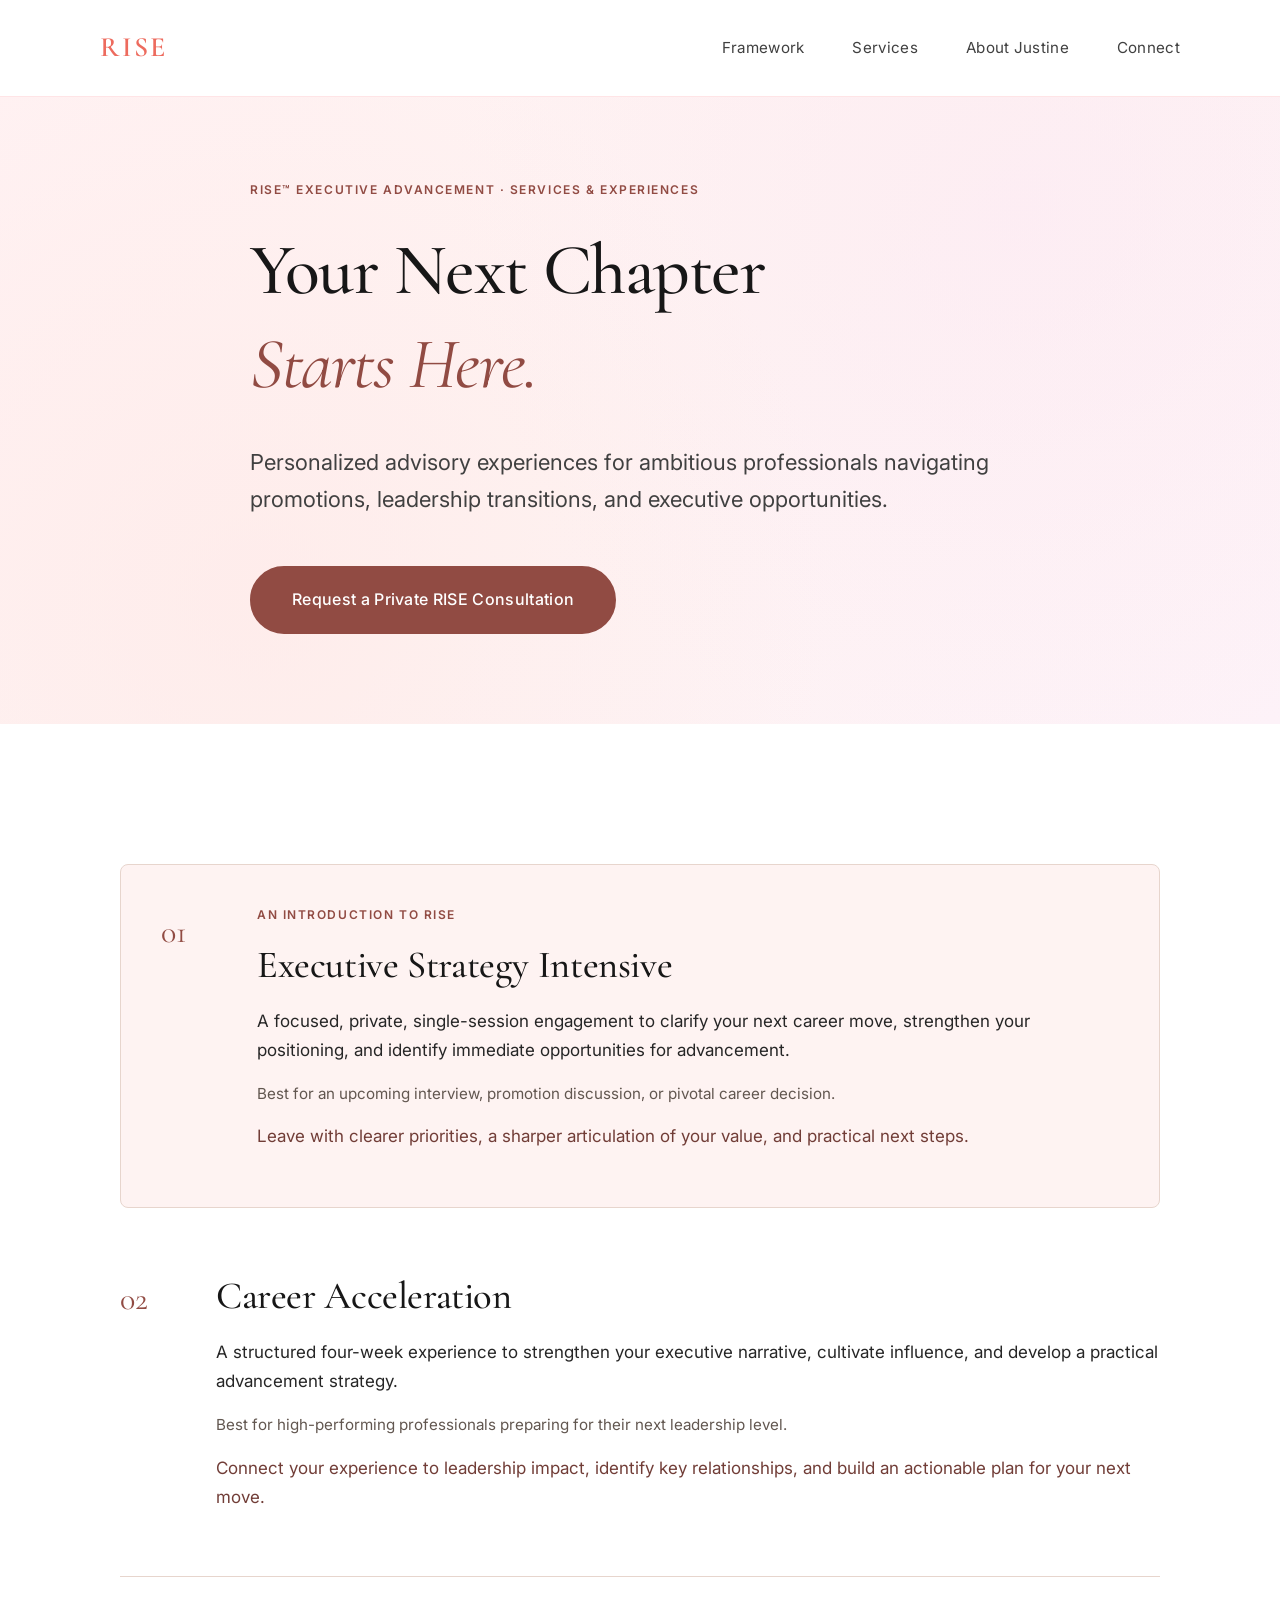
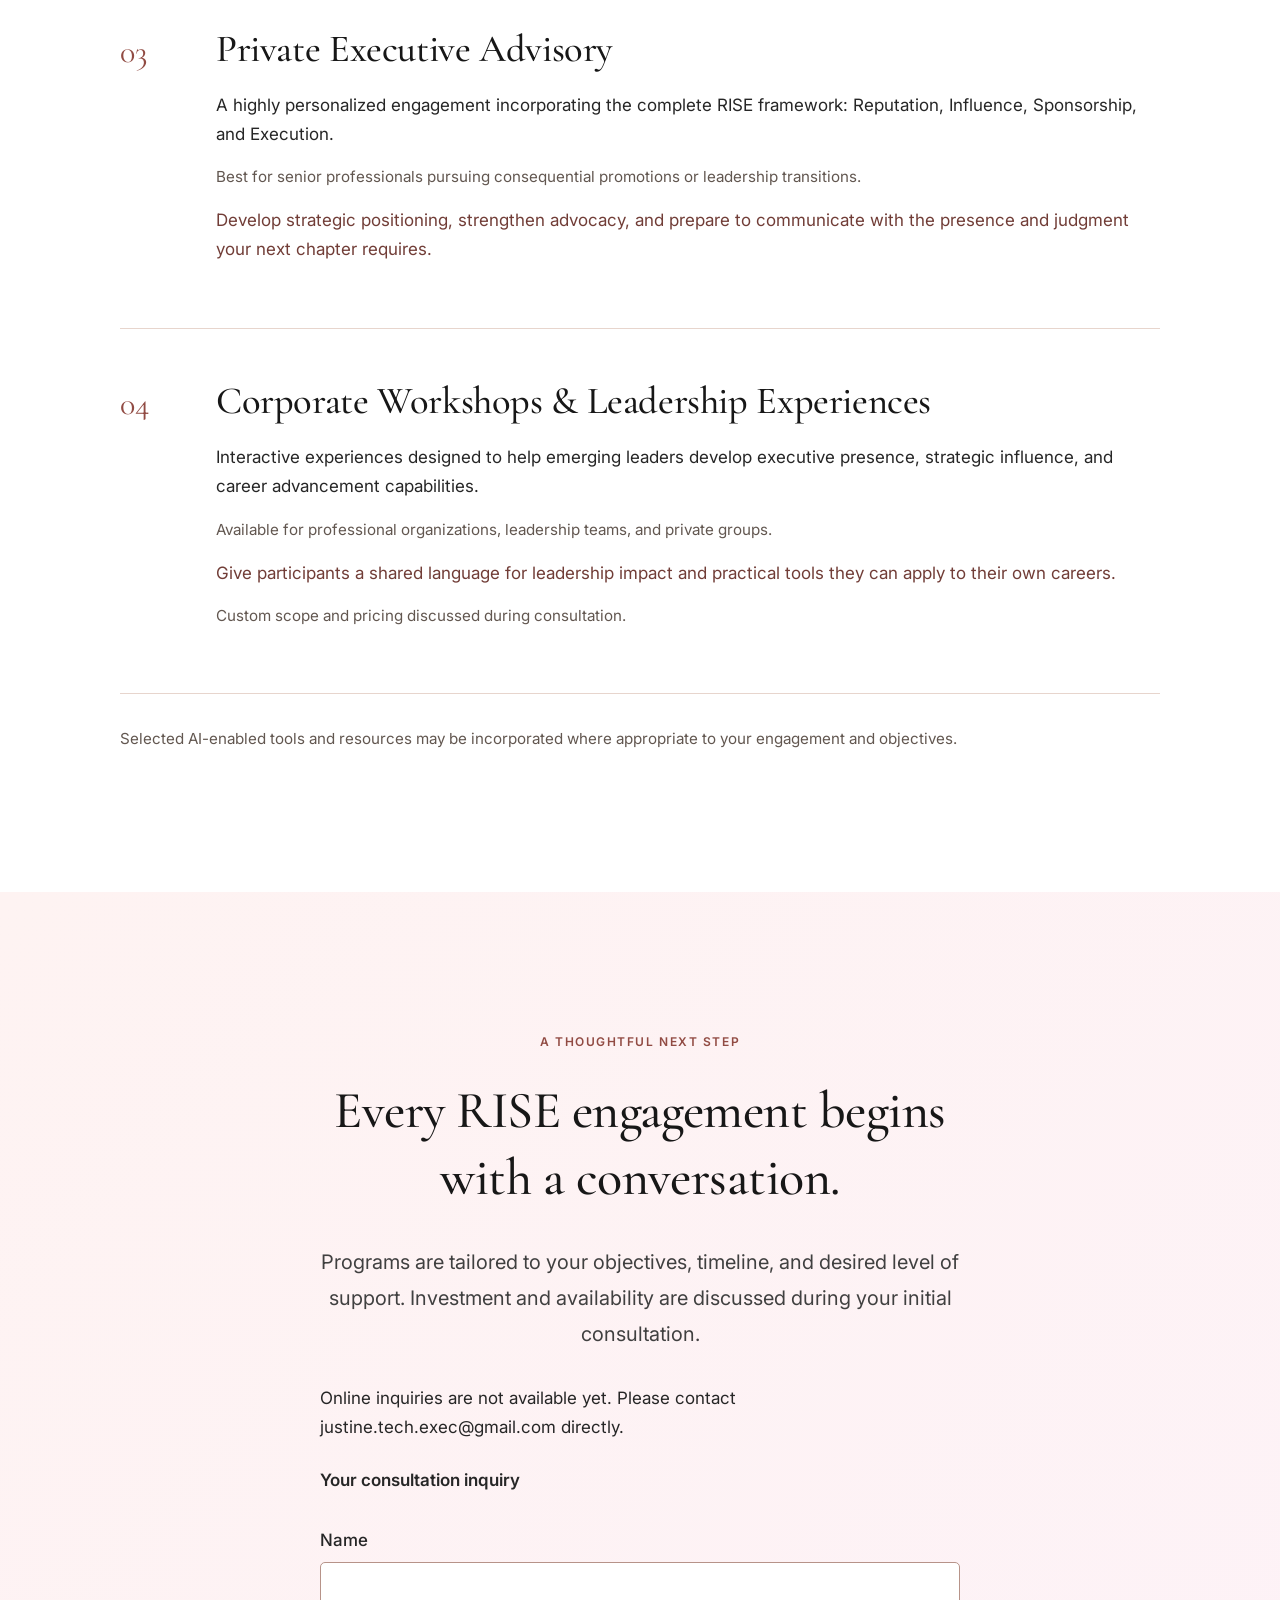
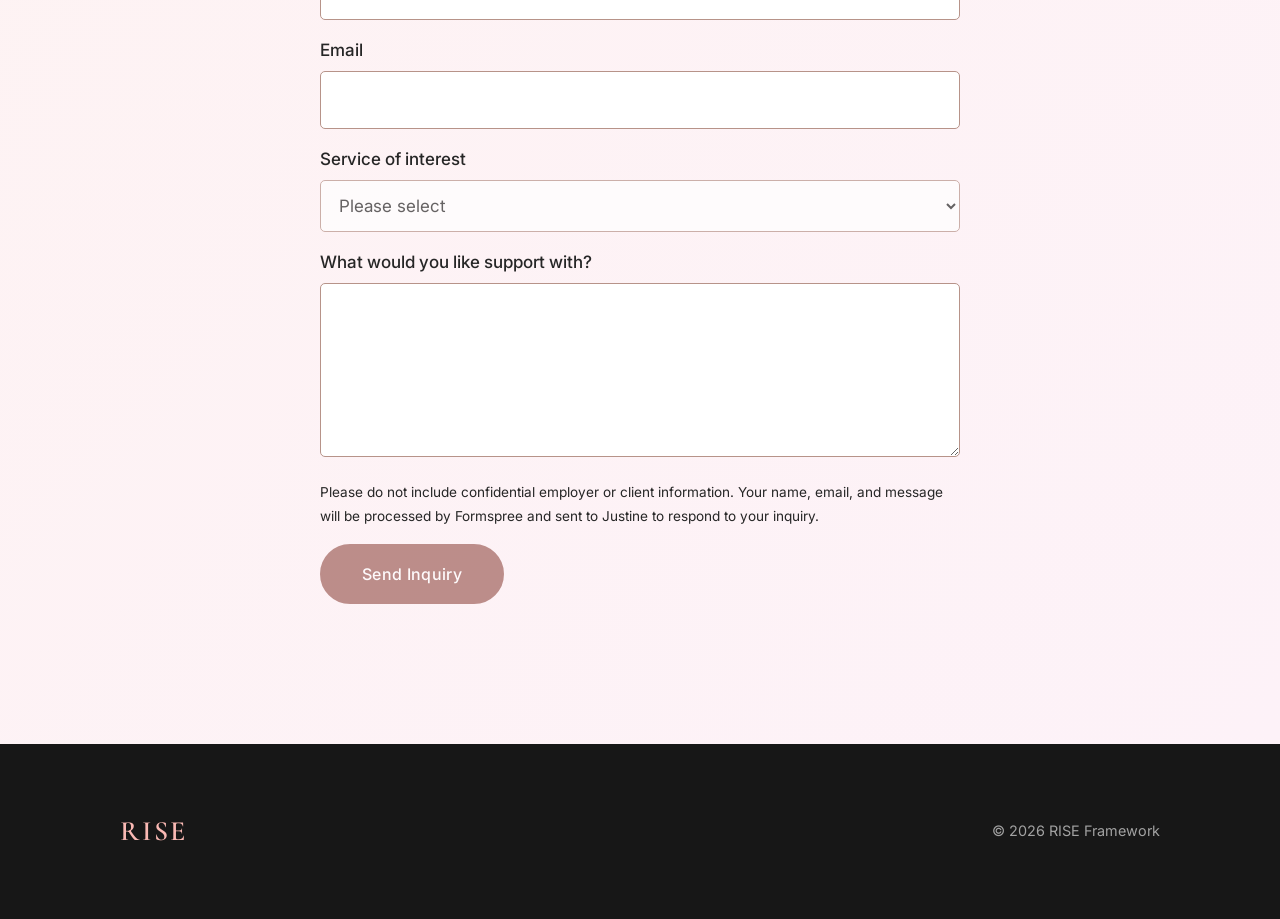
==== services.html @ b4625149 "Refresh RISE services, testimonial, portrait, and consultation form" ====
<!DOCTYPE html>
<html lang="en">
<head>
    <meta charset="UTF-8">
    <meta name="viewport" content="width=device-width, initial-scale=1.0">
    <title>Services &amp; Experiences | RISE Executive Advancement</title>
    <meta name="description" content="Private career strategy, executive advisory, and leadership workshops with Justine Reilly. Explore RISE experiences for your next career chapter.">
    <link rel="stylesheet" href="styles.css">
    <link rel="preconnect" href="https://fonts.googleapis.com">
    <link rel="preconnect" href="https://fonts.gstatic.com" crossorigin>
    <link href="https://fonts.googleapis.com/css2?family=Cormorant+Garamond:wght@300;400;500;600;700&family=Inter:wght@300;400;500;600&display=swap" rel="stylesheet">
</head>
<body class="services-page">
    <nav class="navbar" aria-label="Main navigation">
        <div class="container">
            <a class="logo" href="index.html" style="text-decoration:none">RISE</a>
            <ul class="nav-links">
                <li><a href="index.html#framework">Framework</a></li>
                <li><a href="services.html" aria-current="page">Services</a></li>
                <li><a href="bio.html">About Justine</a></li>
                <li><a href="#consultation">Connect</a></li>
            </ul>
        </div>
    </nav>
    <main>
        <section class="hero services-hero" aria-labelledby="services-heading">
            <div class="hero-gradient"></div>
            <div class="container hero-content">
                <p class="rise-eyebrow">RISE™ Executive Advancement · Services &amp; Experiences</p>
                <h1 id="services-heading">Your Next Chapter<br><em>Starts Here.</em></h1>
                <p class="hero-subtitle">Personalized advisory experiences for ambitious professionals navigating promotions, leadership transitions, and executive opportunities.</p>
                <a class="btn-primary" href="#consultation">Request a Private RISE Consultation</a>
            </div>
        </section>
        <section class="section section-light" aria-label="RISE services">
            <div class="container service-list">
                <article class="service-entry service-entry-featured">
                    <span class="service-number" aria-hidden="true">01</span>
                    <div>
                        <p class="rise-eyebrow">An introduction to RISE</p>
                        <h2>Executive Strategy Intensive</h2>
                        <p>A focused, private, single-session engagement to clarify your next career move, strengthen your positioning, and identify immediate opportunities for advancement.</p>
                        <p class="service-fit">Best for an upcoming interview, promotion discussion, or pivotal career decision.</p>
                        <p class="service-value">Leave with clearer priorities, a sharper articulation of your value, and practical next steps.</p>
                    </div>
                </article>
                <article class="service-entry">
                    <span class="service-number" aria-hidden="true">02</span>
                    <div>
                        <h2>Career Acceleration</h2>
                        <p>A structured four-week experience to strengthen your executive narrative, cultivate influence, and develop a practical advancement strategy.</p>
                        <p class="service-fit">Best for high-performing professionals preparing for their next leadership level.</p>
                        <p class="service-value">Connect your experience to leadership impact, identify key relationships, and build an actionable plan for your next move.</p>
                    </div>
                </article>
                <article class="service-entry">
                    <span class="service-number" aria-hidden="true">03</span>
                    <div>
                        <h2>Private Executive Advisory</h2>
                        <p>A highly personalized engagement incorporating the complete RISE framework: Reputation, Influence, Sponsorship, and Execution.</p>
                        <p class="service-fit">Best for senior professionals pursuing consequential promotions or leadership transitions.</p>
                        <p class="service-value">Develop strategic positioning, strengthen advocacy, and prepare to communicate with the presence and judgment your next chapter requires.</p>
                    </div>
                </article>
                <article class="service-entry">
                    <span class="service-number" aria-hidden="true">04</span>
                    <div>
                        <h2>Corporate Workshops &amp; Leadership Experiences</h2>
                        <p>Interactive experiences designed to help emerging leaders develop executive presence, strategic influence, and career advancement capabilities.</p>
                        <p class="service-fit">Available for professional organizations, leadership teams, and private groups.</p>
                        <p class="service-value">Give participants a shared language for leadership impact and practical tools they can apply to their own careers.</p>
                        <p class="service-fit">Custom scope and pricing discussed during consultation.</p>
                    </div>
                </article>
                <p class="service-resources">Selected AI-enabled tools and resources may be incorporated where appropriate to your engagement and objectives.</p>
            </div>
        </section>
        <section id="consultation" class="section section-final" aria-labelledby="consultation-heading">
            <div class="container cta-elegant">
                <p class="rise-eyebrow">A thoughtful next step</p>
                <h2 id="consultation-heading">Every RISE engagement begins with a conversation.</h2>
                <p class="cta-text">Programs are tailored to your objectives, timeline, and desired level of support. Investment and availability are discussed during your initial consultation.</p>
                <form id="consultation-form" class="consultation-form" data-endpoint="" aria-describedby="inquiry-privacy inquiry-status">
                    <p id="inquiry-status" role="status" aria-live="polite">Online inquiries are not available yet. Please contact justine.tech.exec@gmail.com directly.</p>
                    <fieldset id="inquiry-fields" disabled>
                        <legend>Your consultation inquiry</legend>
                        <label for="inquiry-name">Name</label>
                        <input id="inquiry-name" name="name" autocomplete="name" maxlength="120" required>
                        <label for="inquiry-email">Email</label>
                        <input id="inquiry-email" name="email" type="email" autocomplete="email" maxlength="254" required>
                        <label for="inquiry-service">Service of interest</label>
                        <select id="inquiry-service" name="service" required>
                            <option value="">Please select</option>
                            <option>Executive Strategy Intensive</option>
                            <option>Career Acceleration</option>
                            <option>Private Executive Advisory</option>
                            <option>Corporate Workshops &amp; Leadership Experiences</option>
                            <option>Not sure yet</option>
                        </select>
                        <label for="inquiry-message">What would you like support with?</label>
                        <textarea id="inquiry-message" name="message" rows="5" maxlength="3000" required></textarea>
                        <p id="inquiry-privacy">Please do not include confidential employer or client information. Your name, email, and message will be processed by Formspree and sent to Justine to respond to your inquiry.</p>
                        <button class="btn-primary" type="submit">Send Inquiry</button>
                    </fieldset>
                </form>
                <noscript><p>This inquiry form requires JavaScript. You can contact justine.tech.exec@gmail.com directly.</p></noscript>
            </div>
        </section>
    </main>
    <footer><div class="container footer-content"><a class="logo" href="index.html" style="text-decoration:none">RISE</a><p>&copy; 2026 RISE Framework</p></div></footer>
    <script src="script.js"></script>
    <script src="consultation.js"></script>
</body>
</html>
---- styles.css ----
/* Testimonial-led homepage: scoped to preserve the existing bio page. */
.hero.rise-hero { padding: 100px 0 90px; }
.rise-hero-grid { display: grid; grid-template-columns: 1.15fr 1fr; gap: 4rem; align-items: center; }
.rise-eyebrow { font-size: .75rem; font-weight: 600; letter-spacing: .13em; text-transform: uppercase; color: #914b43; margin-bottom: 1.5rem; }
.rise-hero h1 { font-size: clamp(2.8rem, 4.6vw, 4.3rem); line-height: 1.1; }
.rise-hero h1 em { color: #914b43; font-weight: 400; }
.rise-hero .hero-subtitle { font-size: 1.12rem; margin-bottom: 2rem; }
.rise-actions { display: flex; flex-wrap: wrap; gap: 1.25rem; align-items: center; }
.rise-actions .btn-primary { background: #914b43; border-color: #914b43; padding: 1rem 1.5rem; }
.rise-text-link { color: #713d37; text-underline-offset: 5px; font-size: .95rem; font-weight: 500; }
.rise-quote-card { position: relative; padding: 2.5rem; background: #fffcf7; border: 1px solid #e7d5cd; border-radius: 4px; box-shadow: 0 20px 55px #7846380d; }
.rise-quote-card blockquote { font-family: 'Cormorant Garamond', Georgia, serif; font-size: clamp(1.65rem, 2.5vw, 2.2rem); line-height: 1.35; color: #342d29; }
.rise-attribution { font-weight: 600; margin: 1.75rem 0 1rem; }
.rise-attribution span { display: block; font-weight: 400; font-size: .8rem; color: #625750; margin-top: .25rem; }
.rise-client-story { background: #fffcf7; scroll-margin-top: 110px; }
.rise-story-grid { display: grid; grid-template-columns: .85fr 1.15fr; gap: 5rem; align-items: start; }
.rise-story-grid h2 { font-size: clamp(2.3rem, 3.4vw, 3.2rem); margin-bottom: 1.5rem; }
.rise-story-grid > div > p:not(.rise-eyebrow) { margin-bottom: 1.5rem; }
.rise-full-review { border-left: 2px solid #d4aaa0; padding-left: 2rem; }
.rise-review-label { font-size: .85rem; font-weight: 600; color: #713d37; }
.rise-full-review blockquote p { margin-bottom: 1.25rem; }
.rise-review-note { font-size: .8rem; color: #625750; }
.rise-featured-quote { font-family: 'Cormorant Garamond', Georgia, serif; font-size: clamp(1.75rem, 2.7vw, 2.4rem); line-height: 1.35; margin-bottom: 1.5rem; }
.rise-review-details { margin-bottom: 1.5rem; }
.rise-review-details summary { cursor: pointer; color: #713d37; font-weight: 500; padding: .5rem 0; text-underline-offset: 4px; }
.rise-review-details[open] summary { margin-bottom: 1rem; }
.rise-review-details summary:focus-visible { outline: 3px solid #713d37; outline-offset: 4px; }
.rise-hero a:focus-visible, .rise-client-story a:focus-visible { outline: 3px solid #713d37; outline-offset: 6px; }
@media (max-width: 900px) {
    .rise-hero-grid, .rise-story-grid { grid-template-columns: 1fr; gap: 2.5rem; }
    .hero.rise-hero { padding: 60px 0; }
    .rise-hero .container, .rise-client-story .container { padding-left: 24px; padding-right: 24px; }
    .rise-quote-card { padding: 1.75rem; }
    .rise-full-review { padding-left: 1.25rem; }
}

.hero.services-hero { padding: 100px 0 90px; }
.services-hero h1 em { color: #914b43; font-weight: 400; }
.services-page .btn-primary { background: #914b43; border-color: #914b43; }
.service-list { max-width: 1100px; }
.service-entry { display: grid; grid-template-columns: 64px 1fr; gap: 2rem; padding: 3rem 0; border-bottom: 1px solid #e7d5cd; }
.service-entry-featured { background: #fef3f2; padding: 2.5rem; border: 1px solid #e7d5cd; border-radius: 8px; margin-bottom: 1rem; }
.service-number { font-family: 'Cormorant Garamond', Georgia, serif; font-size: 2rem; color: #914b43; }
.service-entry h2 { font-size: clamp(1.9rem, 3vw, 2.6rem); margin-bottom: 1rem; }
.service-entry p { margin-bottom: 1rem; }
.service-fit { font-size: .95rem; color: #625750; }
.service-value { color: #713d37; }
.service-resources { padding-top: 2rem; color: #625750; font-size: .95rem; }
.services-page #consultation { scroll-margin-top: 110px; }
.services-page a:focus-visible { outline: 3px solid #713d37; outline-offset: 5px; }
@media (max-width: 900px) {
    .navbar .container { flex-wrap: wrap; gap: .6rem; padding: 1rem 24px; }
    .navbar .nav-links { flex-wrap: wrap; gap: .5rem 1rem; }
    .navbar .nav-links a { font-size: .85rem; }
    .hero.services-hero { padding: 90px 0 60px; }
    .services-page .container { padding-left: 24px; padding-right: 24px; }
    .service-entry { grid-template-columns: 35px 1fr; gap: 1rem; }
    .service-entry-featured { padding: 1.5rem; }
}

.hero.hero-bio { padding: 70px 0; }
.bio-hero-layout { position: relative; display: grid; grid-template-columns: 1.15fr 1fr; align-items: center; gap: 4rem; }
.bio-hero-portrait { display: block; width: 100%; max-width: 420px; height: auto; justify-self: end; border-radius: 8px; border: 1px solid #e7d5cd; box-shadow: 0 20px 55px #78463818; }
@media (max-width: 768px) {
    .bio-hero-layout { grid-template-columns: 1fr; gap: 2rem; }
    .bio-hero-portrait { max-width: 360px; justify-self: center; }
    .hero.hero-bio { padding: 65px 0 45px; }
}

.consultation-form { max-width: 640px; margin: 2rem auto 0; text-align: left; }
.consultation-form fieldset { border: 0; padding: 0; min-width: 0; }
.consultation-form legend { font-weight: 600; margin-bottom: 1rem; }
.consultation-form label { display: block; margin: 1rem 0 .4rem; font-weight: 500; }
.consultation-form input, .consultation-form select, .consultation-form textarea { box-sizing: border-box; width: 100%; padding: .85rem; border: 1px solid #b79389; border-radius: 5px; background: #fff; color: #262626; font: inherit; }
.consultation-form textarea { resize: vertical; }
.consultation-form #inquiry-privacy { font-size: .85rem; margin: 1rem 0; }
.consultation-form #inquiry-status { margin-bottom: 1.5rem; }
.consultation-form button { cursor: pointer; font-family: inherit; }
.consultation-form button:disabled { opacity: .6; cursor: not-allowed; }
.consultation-form :focus-visible { outline: 3px solid #713d37; outline-offset: 3px; }

* {
    margin: 0;
    padding: 0;
    box-sizing: border-box;
}

:root {
    --peach-50: #fef3f2;
    --peach-100: #fde6e4;
    --peach-200: #fcd0cd;
    --peach-300: #fab9b4;
    --peach-400: #f48d84;
    --peach-500: #ed6b5e;
    --pink-50: #fdf2f8;
    --pink-100: #fce7f3;
    --pink-200: #fbcfe8;
    --pink-300: #f9a8d4;
    --pink-400: #f472b6;
    --pink-500: #ec4899;
    --rose-50: #fff1f2;
    --rose-100: #ffe4e6;
    --rose-200: #fecdd3;
    --neutral-50: #fafafa;
    --neutral-100: #f5f5f5;
    --neutral-200: #e5e5e5;
    --neutral-700: #404040;
    --neutral-800: #262626;
    --neutral-900: #171717;
}

body {
    font-family: 'Inter', -apple-system, BlinkMacSystemFont, 'Segoe UI', Roboto, sans-serif;
    line-height: 1.7;
    color: var(--neutral-800);
    font-size: 17px;
    font-weight: 400;
    background: var(--neutral-50);
}

h1, h2, h3, h4 {
    font-family: 'Cormorant Garamond', Georgia, serif;
    font-weight: 500;
    line-height: 1.3;
    color: var(--neutral-900);
}

h1 {
    font-size: 4.5rem;
    letter-spacing: -0.02em;
}

h2 {
    font-size: 3.25rem;
    letter-spacing: -0.01em;
}

h3 {
    font-size: 2rem;
    margin-bottom: 1.5rem;
}

h4 {
    font-size: 1.375rem;
    margin-bottom: 1rem;
    font-weight: 600;
}

.container {
    max-width: 1200px;
    margin: 0 auto;
    padding: 0 60px;
}

/* Navigation */
.navbar {
    background: rgba(255, 255, 255, 0.98);
    backdrop-filter: blur(10px);
    border-bottom: 1px solid var(--rose-100);
    position: fixed;
    width: 100%;
    top: 0;
    z-index: 1000;
}

.navbar .container {
    display: flex;
    justify-content: space-between;
    align-items: center;
    padding-top: 1.5rem;
    padding-bottom: 1.5rem;
}

.logo {
    font-family: 'Cormorant Garamond', serif;
    font-size: 1.75rem;
    font-weight: 600;
    color: var(--peach-500);
    letter-spacing: 0.1em;
}

.nav-links {
    display: flex;
    list-style: none;
    gap: 3rem;
    align-items: center;
}

.nav-links a {
    text-decoration: none;
    color: var(--neutral-700);
    font-size: 0.95rem;
    font-weight: 400;
    transition: color 0.3s ease;
    letter-spacing: 0.02em;
}

.nav-links a:hover {
    color: var(--peach-500);
}

/* Hero Section */
.hero {
    position: relative;
    padding: 220px 60px 160px;
    margin-top: 80px;
    overflow: hidden;
    background: linear-gradient(135deg, var(--rose-50) 0%, var(--peach-50) 50%, var(--pink-50) 100%);
}

.hero-gradient {
    position: absolute;
    top: 0;
    left: 0;
    right: 0;
    bottom: 0;
    background: radial-gradient(circle at 80% 20%, rgba(252, 231, 243, 0.5) 0%, transparent 50%),
                radial-gradient(circle at 20% 80%, rgba(254, 230, 228, 0.5) 0%, transparent 50%);
}

.hero-content {
    position: relative;
    max-width: 900px;
    z-index: 1;
}

.hero h1 {
    margin-bottom: 2rem;
    color: var(--neutral-900);
}

.hero-subtitle {
    font-size: 1.375rem;
    color: var(--neutral-700);
    margin-bottom: 3rem;
    font-weight: 400;
    line-height: 1.7;
    max-width: 800px;
}

/* Buttons */
.btn-primary,
.btn-secondary {
    display: inline-block;
    padding: 1.125rem 2.5rem;
    text-decoration: none;
    font-weight: 500;
    font-size: 1rem;
    letter-spacing: 0.02em;
    transition: all 0.3s ease;
    border-radius: 50px;
}

.btn-primary {
    background: var(--peach-400);
    color: white;
    border: 2px solid var(--peach-400);
}

.btn-primary:hover {
    background: var(--peach-500);
    border-color: var(--peach-500);
    transform: translateY(-2px);
    box-shadow: 0 10px 30px rgba(244, 141, 132, 0.3);
}

.btn-secondary {
    background: white;
    color: var(--peach-500);
    border: 2px solid var(--peach-400);
}

.btn-secondary:hover {
    background: var(--peach-50);
    transform: translateY(-2px);
}

/* Sections */
.section {
    padding: 140px 60px;
}

.section-light {
    background: white;
}

.section-dark {
    background: linear-gradient(135deg, var(--neutral-900) 0%, var(--neutral-800) 100%);
    color: white;
}

.section-dark h2,
.section-dark h3,
.section-dark h4 {
    color: white;
}

.section-dark p {
    color: rgba(255, 255, 255, 0.85);
}

.section-gradient {
    background: linear-gradient(180deg, var(--rose-50) 0%, white 50%, var(--peach-50) 100%);
}

.section-final {
    background: linear-gradient(135deg, var(--peach-50) 0%, var(--pink-50) 100%);
}

.content-centered {
    max-width: 800px;
    margin: 0 auto 5rem;
    text-align: center;
}

.intro-text {
    font-size: 1.25rem;
    line-height: 1.8;
    color: var(--neutral-700);
    margin-top: 2rem;
}

.section-dark .intro-text {
    color: rgba(255, 255, 255, 0.85);
}

/* Philosophy Grid */
.philosophy-grid {
    display: grid;
    grid-template-columns: repeat(auto-fit, minmax(300px, 1fr));
    gap: 3rem;
    margin: 5rem 0;
}

.philosophy-item {
    padding: 2rem;
    background: var(--rose-50);
    border-radius: 12px;
    border-left: 3px solid var(--peach-400);
}

.philosophy-item h4 {
    color: var(--peach-500);
    margin-bottom: 1rem;
}

.philosophy-item p {
    color: var(--neutral-700);
    line-height: 1.8;
}

/* Image Text Block */
.image-text-block {
    display: grid;
    grid-template-columns: 1fr 1fr;
    gap: 6rem;
    align-items: center;
    margin: 6rem 0;
}

.image-text-block.reverse {
    direction: rtl;
}

.image-text-block.reverse > * {
    direction: ltr;
}

.image-container {
    position: relative;
    height: 500px;
    display: flex;
    align-items: center;
    justify-content: center;
}

.abstract-shape {
    width: 100%;
    height: 100%;
    border-radius: 50%;
    filter: blur(60px);
    opacity: 0.6;
}

.shape-1 {
    background: radial-gradient(circle, var(--pink-200) 0%, var(--peach-200) 50%, var(--rose-200) 100%);
}

.shape-2 {
    background: radial-gradient(circle, var(--peach-200) 0%, var(--pink-200) 50%, var(--rose-200) 100%);
}

.text-content h3 {
    margin-bottom: 1.5rem;
}

.text-content p {
    font-size: 1.0625rem;
    line-height: 1.8;
    margin-bottom: 1.5rem;
    color: var(--neutral-700);
}

/* Feature Grid */
.feature-grid {
    display: grid;
    grid-template-columns: repeat(auto-fit, minmax(280px, 1fr));
    gap: 4rem;
    margin-top: 5rem;
}

.feature h4 {
    color: white;
    margin-bottom: 1rem;
}

.feature p {
    font-size: 1.0625rem;
    line-height: 1.8;
}

/* Framework Image */
.framework-image {
    margin: 4rem 0;
    text-align: center;
    background: white;
    padding: 3rem;
    border-radius: 20px;
    box-shadow: 0 20px 60px rgba(0, 0, 0, 0.05);
}

.framework-image img {
    max-width: 100%;
    height: auto;
    display: block;
    margin: 0 auto;
}

/* Framework Depth */
.framework-depth {
    display: grid;
    grid-template-columns: repeat(auto-fit, minmax(320px, 1fr));
    gap: 4rem;
    margin-top: 6rem;
}

.depth-item {
    padding-left: 4rem;
    position: relative;
}

.depth-number {
    position: absolute;
    left: 0;
    top: 0;
    font-family: 'Cormorant Garamond', serif;
    font-size: 3rem;
    font-weight: 300;
    color: var(--peach-300);
    line-height: 1;
}

.depth-item h4 {
    color: var(--peach-500);
    margin-bottom: 1rem;
}

.depth-item p {
    color: var(--neutral-700);
    line-height: 1.8;
}

/* Journey Visual */
.journey-visual {
    display: flex;
    align-items: center;
    justify-content: center;
    gap: 2rem;
    margin: 5rem 0;
    flex-wrap: wrap;
}

.journey-stage {
    flex: 1;
    min-width: 250px;
    padding: 2rem;
    background: white;
    border-radius: 12px;
    box-shadow: 0 10px 30px rgba(0, 0, 0, 0.05);
}

.stage-label {
    display: block;
    font-size: 0.875rem;
    font-weight: 600;
    color: var(--peach-500);
    text-transform: uppercase;
    letter-spacing: 0.1em;
    margin-bottom: 1rem;
}

.journey-stage h4 {
    font-size: 1.375rem;
    margin-bottom: 0.75rem;
}

.journey-stage p {
    color: var(--neutral-700);
    font-size: 0.95rem;
    line-height: 1.7;
    margin: 0;
}

.journey-arrow {
    font-size: 2rem;
    color: var(--peach-300);
    flex-shrink: 0;
}

/* Sessions */
.sessions-elegant {
    display: grid;
    grid-template-columns: repeat(auto-fit, minmax(300px, 1fr));
    gap: 2rem;
    margin: 5rem 0;
}

.session-item {
    background: white;
    padding: 2.5rem;
    border-radius: 16px;
    border: 1px solid var(--rose-100);
    transition: all 0.3s ease;
}

.session-item:hover {
    transform: translateY(-5px);
    box-shadow: 0 15px 40px rgba(244, 141, 132, 0.15);
}

.featured-session {
    background: linear-gradient(135deg, var(--peach-50) 0%, var(--pink-50) 100%);
    border: 2px solid var(--peach-200);
}

.session-label {
    display: block;
    font-size: 0.875rem;
    font-weight: 600;
    color: var(--peach-500);
    text-transform: uppercase;
    letter-spacing: 0.1em;
    margin-bottom: 1rem;
}

.session-item h4 {
    margin-bottom: 0.75rem;
    font-size: 1.375rem;
}

.session-item p {
    color: var(--neutral-700);
    line-height: 1.7;
    margin: 0;
}

.session-tag {
    display: inline-block;
    margin-top: 1rem;
    padding: 0.5rem 1rem;
    background: white;
    color: var(--peach-500);
    font-size: 0.875rem;
    font-weight: 600;
    border-radius: 20px;
    border: 1px solid var(--peach-300);
}

/* Methodology Note */
.methodology-note {
    max-width: 900px;
    margin: 5rem auto 0;
    padding: 2.5rem;
    background: white;
    border-radius: 12px;
    border-left: 4px solid var(--peach-400);
}

.methodology-note p {
    font-size: 1.0625rem;
    line-height: 1.8;
    color: var(--neutral-700);
    margin: 0;
}

/* Data List */
.data-list {
    list-style: none;
    margin: 2rem 0;
}

.data-list li {
    padding: 1rem 0;
    padding-left: 2rem;
    border-bottom: 1px solid var(--rose-100);
    font-size: 1.0625rem;
    color: var(--neutral-700);
    position: relative;
}

.data-list li:before {
    content: "→";
    position: absolute;
    left: 0;
    color: var(--peach-400);
    font-weight: bold;
}

.data-list li:last-child {
    border-bottom: none;
}

.emphasis-text {
    font-weight: 500;
    color: var(--neutral-900);
    font-size: 1.125rem;
    margin-top: 2rem;
}

/* Commitment Section */
.commitment-section {
    margin-top: 6rem;
    padding-top: 6rem;
    border-top: 2px solid var(--rose-100);
}

.commitment-section h3 {
    text-align: center;
    margin-bottom: 3rem;
}

.commitment-grid {
    display: grid;
    grid-template-columns: repeat(auto-fit, minmax(300px, 1fr));
    gap: 3rem;
}

.commitment-item {
    padding: 2rem;
    background: var(--peach-50);
    border-radius: 12px;
}

.commitment-item h4 {
    color: var(--peach-500);
    margin-bottom: 1rem;
}

.commitment-item p {
    color: var(--neutral-700);
    line-height: 1.8;
}

/* CTA */
.cta-elegant {
    max-width: 800px;
    margin: 0 auto;
    text-align: center;
}

.cta-elegant h2 {
    margin-bottom: 2rem;
}

.cta-text {
    font-size: 1.25rem;
    line-height: 1.8;
    color: var(--neutral-700);
    margin-bottom: 2rem;
}

.cta-subtext {
    font-size: 1.0625rem;
    line-height: 1.8;
    color: var(--neutral-700);
    margin-bottom: 3rem;
}

.contact-info {
    margin-top: 3rem;
}

.contact-label {
    font-size: 0.95rem;
    color: var(--neutral-700);
    margin-bottom: 1rem;
    font-weight: 500;
}

.email-display {
    display: inline-flex;
    align-items: center;
    gap: 1rem;
    background: white;
    padding: 1.25rem 2rem;
    border-radius: 50px;
    border: 2px solid var(--peach-300);
    box-shadow: 0 10px 30px rgba(244, 141, 132, 0.15);
}

.email-text {
    font-size: 1.125rem;
    color: var(--neutral-900);
    font-weight: 500;
    letter-spacing: 0.01em;
}

.copy-btn {
    background: var(--peach-400);
    color: white;
    border: none;
    padding: 0.625rem 1.5rem;
    border-radius: 25px;
    font-weight: 500;
    font-size: 0.9rem;
    cursor: pointer;
    transition: all 0.3s ease;
    letter-spacing: 0.02em;
}

.copy-btn:hover {
    background: var(--peach-500);
    transform: translateY(-2px);
}

.copy-btn:active {
    transform: translateY(0);
}

.copy-btn.copied {
    background: var(--peach-500);
}

.copy-btn.copied::after {
    content: " ✓";
}

/* Footer */
footer {
    background: var(--neutral-900);
    color: white;
    padding: 4rem 60px;
}

.footer-content {
    display: flex;
    justify-content: space-between;
    align-items: center;
}

footer .logo {
    color: var(--peach-300);
}

footer p {
    color: rgba(255, 255, 255, 0.6);
    font-size: 0.9rem;
}

/* Responsive */
@media (max-width: 968px) {
    .container,
    .section {
        padding-left: 30px;
        padding-right: 30px;
    }

    .hero {
        padding: 180px 30px 120px;
    }

    h1 {
        font-size: 3rem;
    }

    h2 {
        font-size: 2.5rem;
    }

    h3 {
        font-size: 1.75rem;
    }

    .image-text-block {
        grid-template-columns: 1fr;
        gap: 3rem;
    }

    .image-container {
        height: 300px;
    }

    .nav-links {
        display: none;
    }

    .journey-visual {
        flex-direction: column;
    }

    .journey-arrow {
        transform: rotate(90deg);
    }

    .sessions-elegant,
    .feature-grid,
    .philosophy-grid,
    .framework-depth,
    .commitment-grid {
        grid-template-columns: 1fr;
    }

    .depth-item {
        padding-left: 3rem;
    }

    .depth-number {
        font-size: 2.5rem;
    }
}

/* Bio Page Specific Styles */
.hero-bio {
    min-height: 50vh;
}

.bio-intro {
    max-width: 900px;
    margin: 0 auto;
    text-align: center;
}

.bio-header {
    margin-bottom: 3rem;
}

.bio-header h2 {
    font-size: 3rem;
    margin-bottom: 0.5rem;
}

.bio-title {
    font-size: 1.3rem;
    color: var(--peach-500);
    font-weight: 500;
    margin-bottom: 0.5rem;
}

.bio-credentials {
    font-size: 1rem;
    color: var(--neutral-700);
    font-style: italic;
}

.bio-summary {
    margin-top: 2rem;
}

/* Timeline Styles */
.timeline {
    max-width: 900px;
    margin: 4rem auto;
    position: relative;
    padding-left: 2rem;
}

.timeline::before {
    content: '';
    position: absolute;
    left: 0;
    top: 0;
    bottom: 0;
    width: 2px;
    background: linear-gradient(to bottom, var(--peach-300), var(--pink-300));
}

.timeline-item {
    position: relative;
    margin-bottom: 3rem;
    padding-left: 2rem;
}

.timeline-marker {
    position: absolute;
    left: -2rem;
    top: 0.5rem;
    width: 12px;
    height: 12px;
    border-radius: 50%;
    background: var(--peach-500);
    border: 3px solid white;
    box-shadow: 0 0 0 2px var(--peach-500);
}

.timeline-content h4 {
    font-size: 1.4rem;
    margin-bottom: 0.5rem;
    color: var(--neutral-900);
}

.timeline-date {
    font-size: 0.95rem;
    color: var(--peach-500);
    font-weight: 600;
    margin-bottom: 0.75rem;
}

.timeline-content p {
    color: var(--neutral-700);
    line-height: 1.7;
}

/* Achievements Grid */
.achievements-grid {
    display: grid;
    grid-template-columns: repeat(auto-fit, minmax(350px, 1fr));
    gap: 2rem;
    margin-top: 3rem;
}

.achievement-card {
    background: white;
    padding: 2rem;
    border-radius: 12px;
    text-align: center;
    transition: transform 0.3s ease, box-shadow 0.3s ease;
}

.achievement-card:hover {
    transform: translateY(-5px);
    box-shadow: 0 10px 30px rgba(0, 0, 0, 0.1);
}

.achievement-icon {
    font-size: 3rem;
    margin-bottom: 1rem;
}

.achievement-card h4 {
    font-size: 1.4rem;
    margin-bottom: 1rem;
    color: var(--neutral-900);
}

.achievement-card p {
    color: var(--neutral-700);
    font-size: 0.95rem;
    line-height: 1.6;
}

/* Testimonials */
.testimonials {
    max-width: 900px;
    margin: 3rem auto;
    display: grid;
    gap: 2rem;
}

.testimonial {
    background: white;
    padding: 2.5rem;
    border-radius: 12px;
    border-left: 4px solid var(--peach-500);
}

.testimonial-content p {
    font-style: italic;
    color: var(--neutral-700);
    line-height: 1.8;
    margin-bottom: 1.5rem;
}

.testimonial-author {
    border-top: 1px solid var(--neutral-200);
    padding-top: 1rem;
}

.author-name {
    font-weight: 600;
    color: var(--neutral-900);
    margin-bottom: 0.25rem;
}

.author-title {
    font-size: 0.9rem;
    color: var(--neutral-700);
}

/* Leadership Principles */
.leadership-principles {
    max-width: 900px;
    margin: 4rem auto 0;
}

.leadership-principles h3 {
    font-size: 2rem;
    text-align: center;
    margin-bottom: 2rem;
}

.principles-grid {
    display: grid;
    grid-template-columns: repeat(auto-fit, minmax(250px, 1fr));
    gap: 2rem;
}

.principle {
    background: white;
    padding: 2rem;
    border-radius: 12px;
    text-align: center;
}

.principle h4 {
    font-size: 1.3rem;
    color: var(--peach-500);
    margin-bottom: 1rem;
}

.principle p {
    color: var(--neutral-700);
    font-size: 0.95rem;
    line-height: 1.6;
}

/* Education Grid */
.education-grid {
    display: grid;
    grid-template-columns: repeat(auto-fit, minmax(300px, 1fr));
    gap: 2rem;
    margin-top: 3rem;
}

.education-item {
    background: rgba(255, 255, 255, 0.1);
    padding: 2rem;
    border-radius: 12px;
    border: 1px solid rgba(255, 255, 255, 0.2);
}

.education-item h4 {
    font-size: 1.3rem;
    color: white;
    margin-bottom: 0.75rem;
}

.education-program {
    color: var(--peach-200);
    font-weight: 500;
    margin-bottom: 1rem;
}

.education-list {
    list-style: none;
    padding: 0;
}

.education-list li {
    color: rgba(255, 255, 255, 0.9);
    padding: 0.5rem 0;
    font-size: 0.95rem;
}

.education-list li::before {
    content: "→ ";
    color: var(--peach-300);
    font-weight: bold;
    margin-right: 0.5rem;
}

/* Community Grid */
.community-grid {
    display: grid;
    grid-template-columns: repeat(auto-fit, minmax(350px, 1fr));
    gap: 2rem;
    margin-top: 3rem;
}

.community-item {
    background: white;
    padding: 2rem;
    border-radius: 12px;
    border-top: 3px solid var(--peach-500);
}

.community-item h4 {
    font-size: 1.4rem;
    color: var(--neutral-900);
    margin-bottom: 0.5rem;
}

.community-role {
    color: var(--peach-500);
    font-weight: 600;
    font-size: 0.95rem;
    margin-bottom: 1rem;
}

.community-item p {
    color: var(--neutral-700);
    line-height: 1.7;
    font-size: 0.95rem;
}

/* Expertise Columns */
.expertise-columns {
    display: grid;
    grid-template-columns: repeat(auto-fit, minmax(300px, 1fr));
    gap: 3rem;
    margin-top: 3rem;
}

.expertise-column h3 {
    font-size: 1.6rem;
    color: white;
    margin-bottom: 1.5rem;
    text-align: center;
}

.expertise-list {
    list-style: none;
    padding: 0;
}

.expertise-list li {
    color: rgba(255, 255, 255, 0.9);
    padding: 0.75rem 0;
    border-bottom: 1px solid rgba(255, 255, 255, 0.1);
    font-size: 1rem;
}

.expertise-list li::before {
    content: "✓ ";
    color: var(--peach-300);
    font-weight: bold;
    margin-right: 0.75rem;
}

/* Responsive adjustments for bio page */
@media (max-width: 768px) {
    .bio-header h2 {
        font-size: 2.5rem;
    }

    .achievements-grid,
    .education-grid,
    .community-grid {
        grid-template-columns: 1fr;
    }

    .timeline {
        padding-left: 1rem;
    }

    .timeline-item {
        padding-left: 1.5rem;
    }

    .expertise-columns {
        grid-template-columns: 1fr;
    }
}
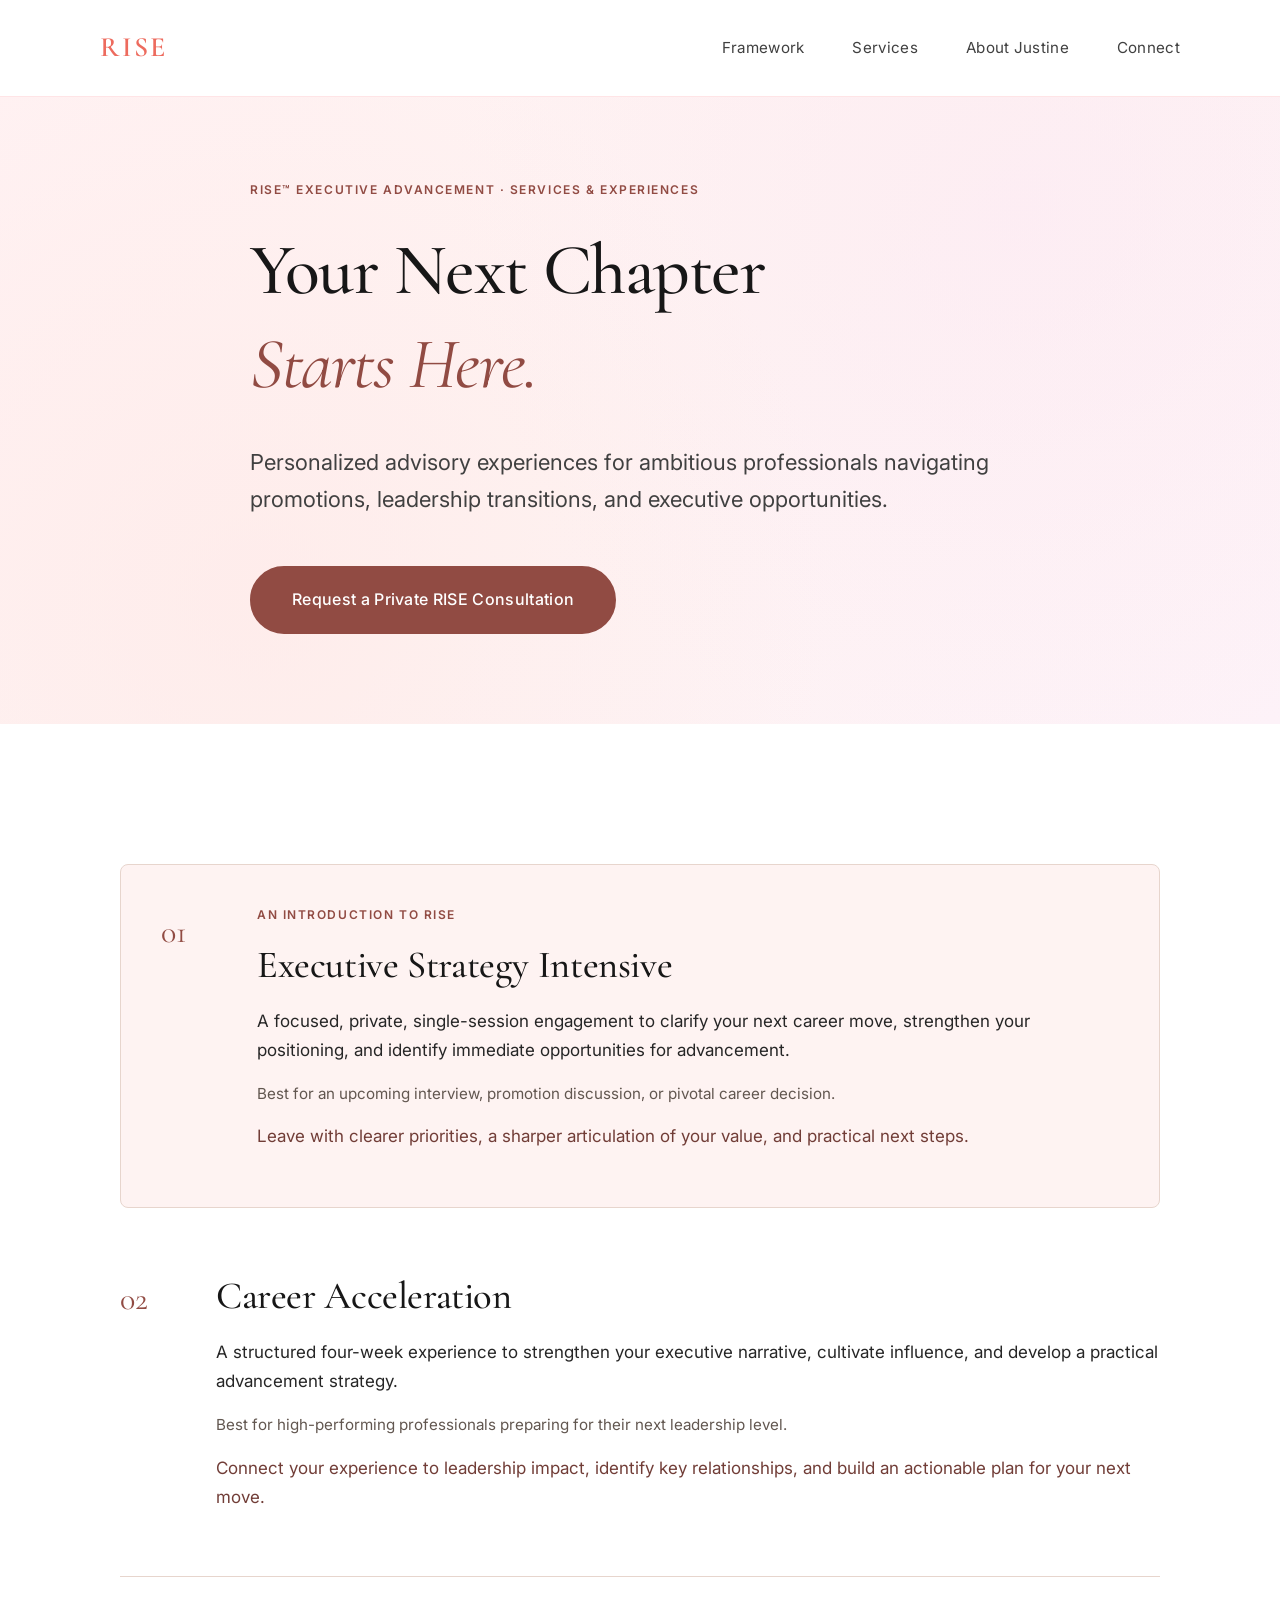
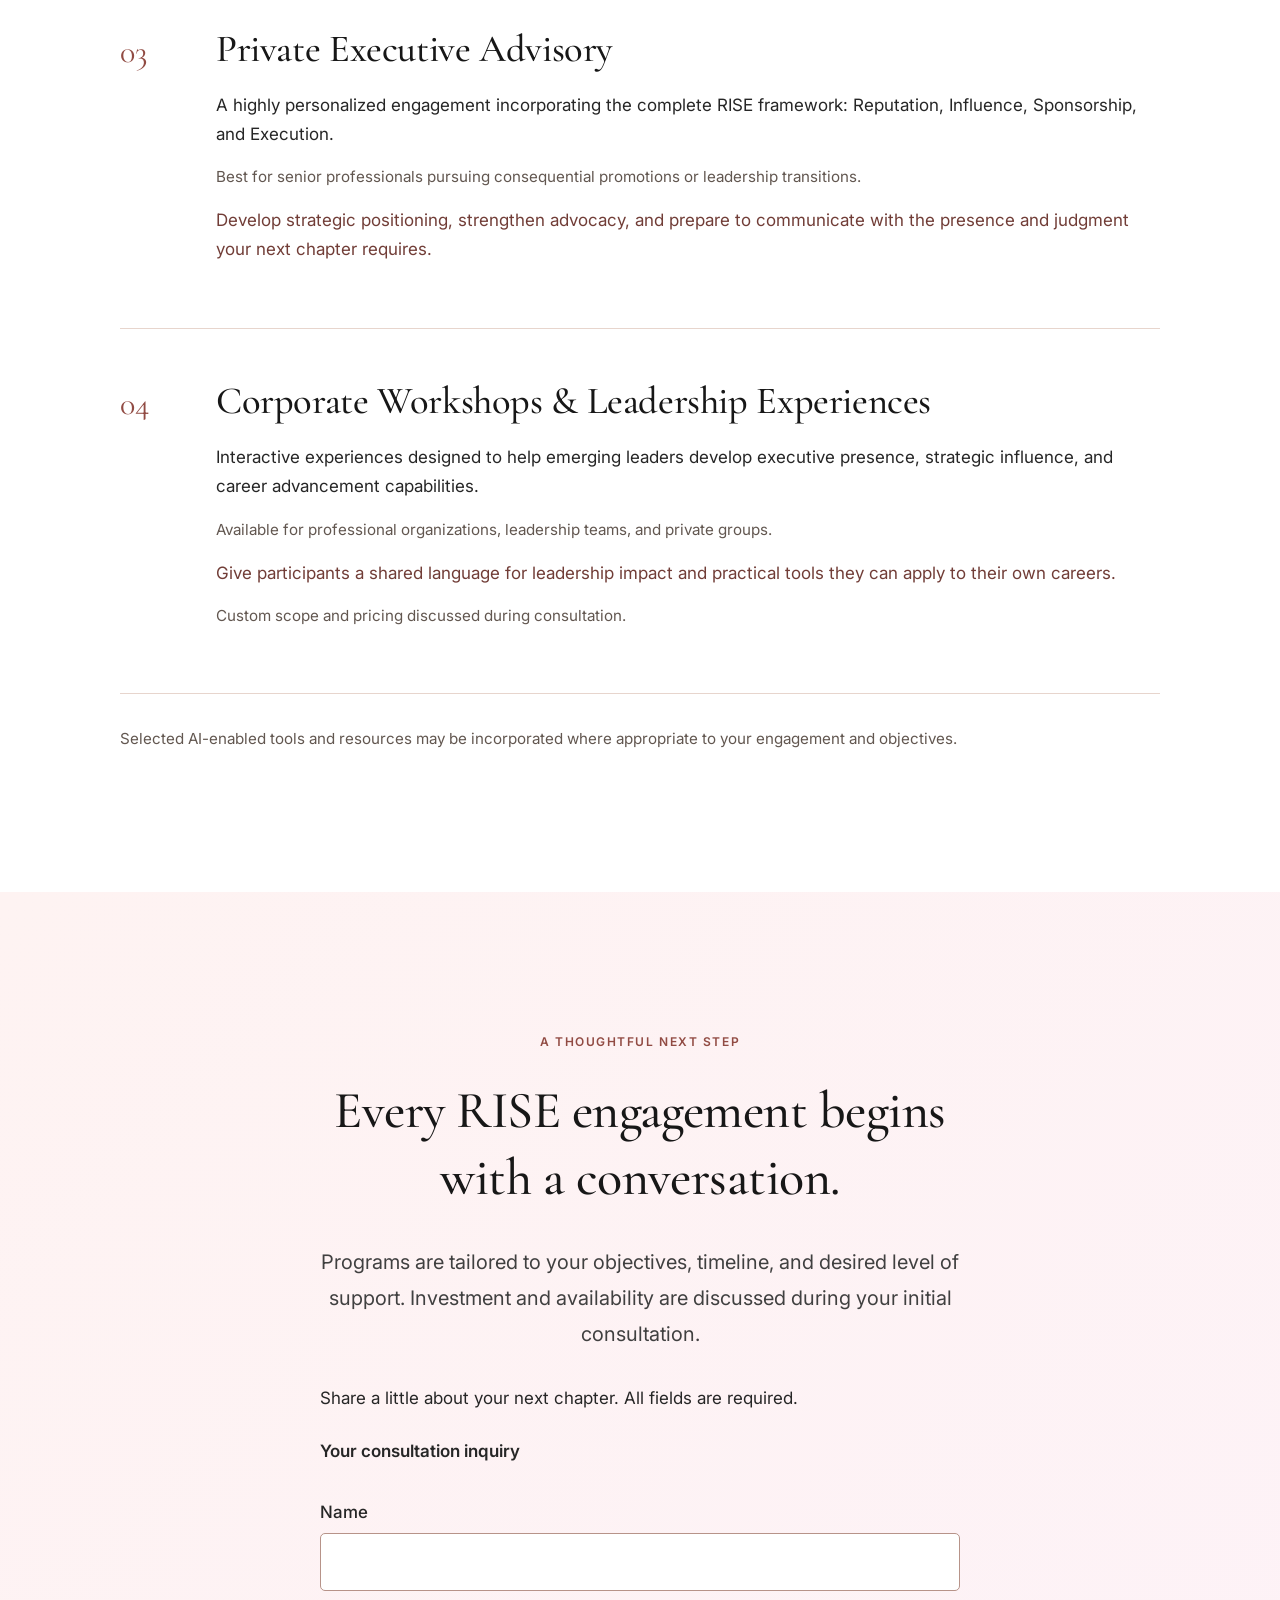
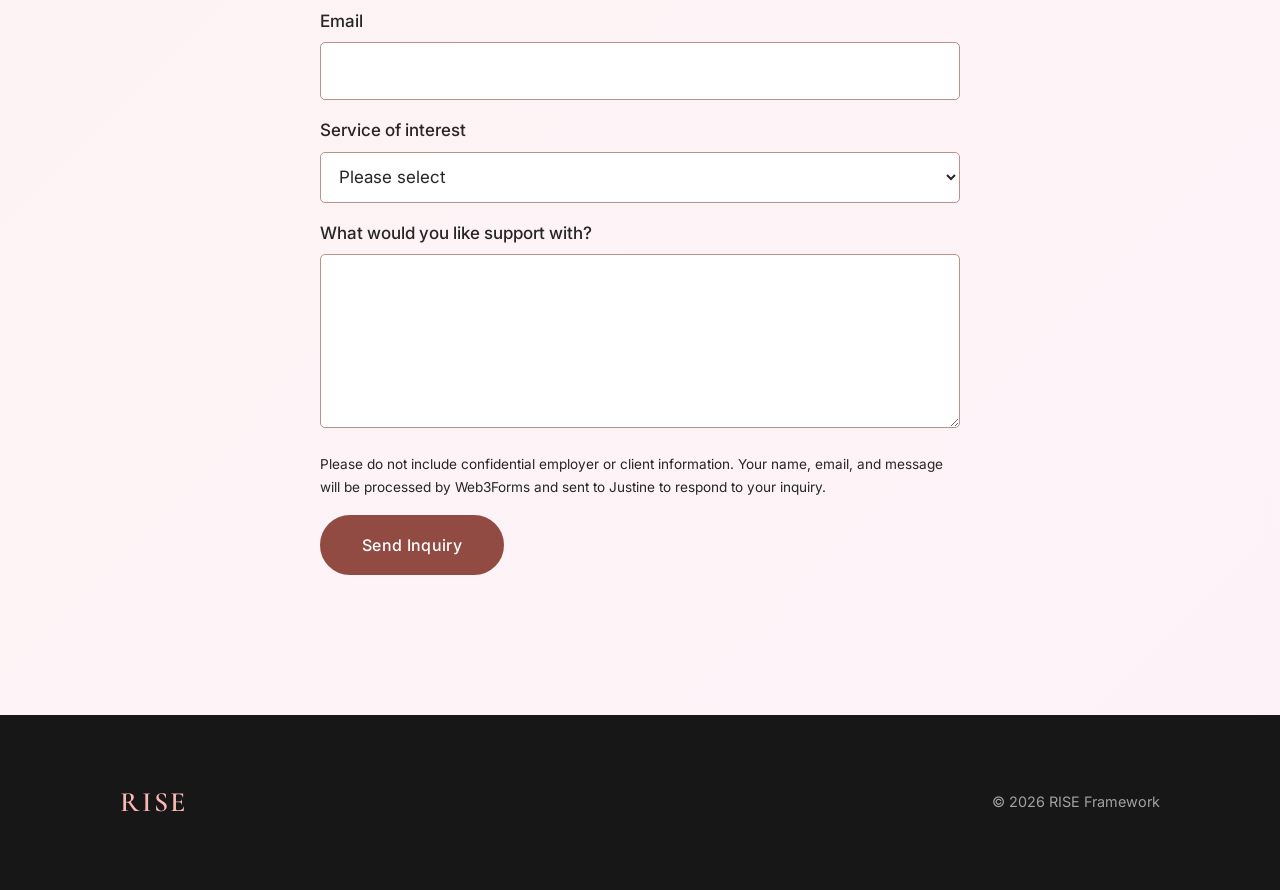
==== commit 21596470: "Connect RISE inquiries to Web3Forms" ====
--- a/services.html
+++ b/services.html
@@ -80,7 +80,10 @@
                 <p class="rise-eyebrow">A thoughtful next step</p>
                 <h2 id="consultation-heading">Every RISE engagement begins with a conversation.</h2>
                 <p class="cta-text">Programs are tailored to your objectives, timeline, and desired level of support. Investment and availability are discussed during your initial consultation.</p>
-                <form id="consultation-form" class="consultation-form" data-endpoint="" aria-describedby="inquiry-privacy inquiry-status">
+                <form id="consultation-form" class="consultation-form" data-endpoint="https://api.web3forms.com/submit" aria-describedby="inquiry-privacy inquiry-status">
+                    <input type="hidden" name="access_key" value="244ce648-0257-4802-a34d-25775f67fb3b">
+                    <input type="hidden" name="subject" value="New RISE consultation inquiry">
+                    <input type="checkbox" name="botcheck" tabindex="-1" style="display:none" aria-hidden="true">
                     <p id="inquiry-status" role="status" aria-live="polite">Online inquiries are not available yet. Please contact justine.tech.exec@gmail.com directly.</p>
                     <fieldset id="inquiry-fields" disabled>
                         <legend>Your consultation inquiry</legend>
@@ -99,7 +102,7 @@
                         </select>
                         <label for="inquiry-message">What would you like support with?</label>
                         <textarea id="inquiry-message" name="message" rows="5" maxlength="3000" required></textarea>
-                        <p id="inquiry-privacy">Please do not include confidential employer or client information. Your name, email, and message will be processed by Formspree and sent to Justine to respond to your inquiry.</p>
+                        <p id="inquiry-privacy">Please do not include confidential employer or client information. Your name, email, and message will be processed by Web3Forms and sent to Justine to respond to your inquiry.</p>
                         <button class="btn-primary" type="submit">Send Inquiry</button>
                     </fieldset>
                 </form>
